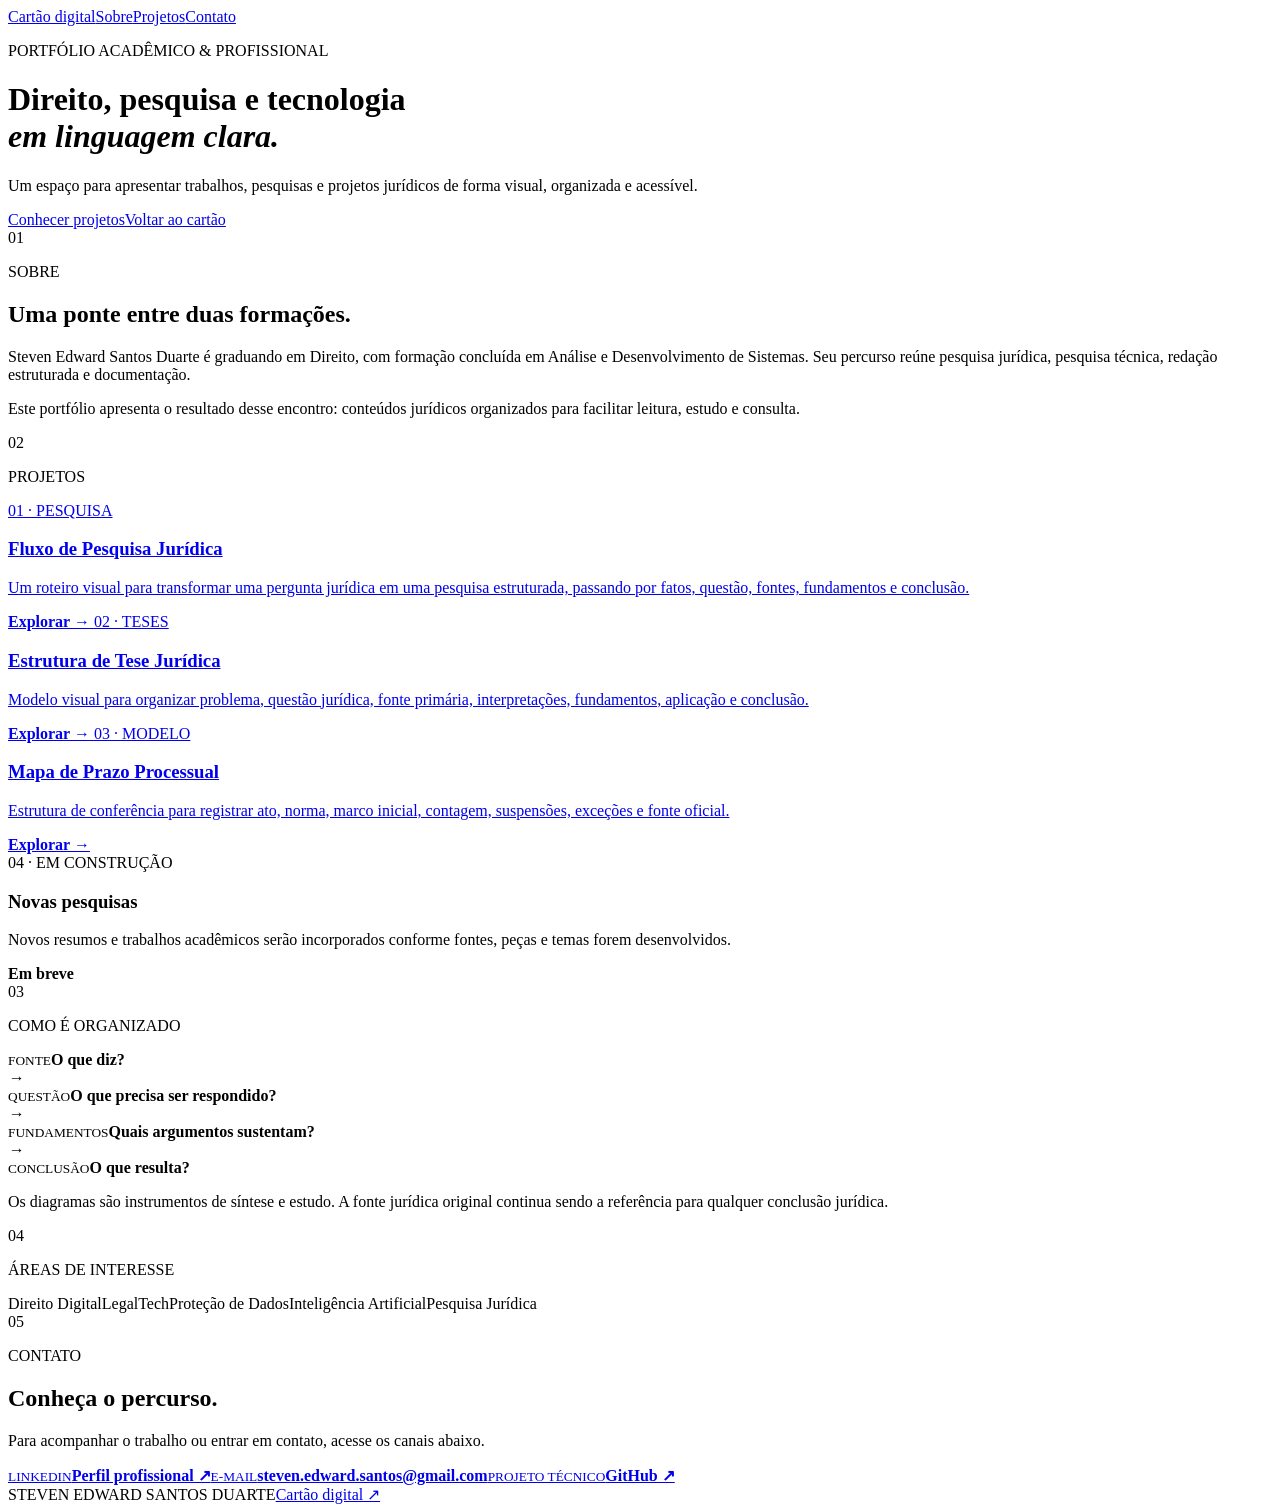
==== portfolio/index.html @ 5bee53a2 "feat: criar site público do portfólio" ====
<!doctype html>
<html lang="pt-BR">
<head>
  <meta charset="utf-8"><meta name="viewport" content="width=device-width,initial-scale=1">
  <meta name="description" content="Portfólio de Steven Edward Santos Duarte — pesquisa jurídica, Direito Digital, LegalTech e documentação.">
  <title>Portfólio | Steven Edward Santos Duarte</title>
  <link rel="stylesheet" href="style.css">
</head>
<body>
<header class="hero">
  <nav><a href="../">Cartão digital</a><a href="#sobre">Sobre</a><a href="#projetos">Projetos</a><a href="#contato">Contato</a></nav>
  <div class="hero-content reveal">
    <p class="kicker">PORTFÓLIO ACADÊMICO & PROFISSIONAL</p>
    <h1>Direito, pesquisa e tecnologia<br><em>em linguagem clara.</em></h1>
    <p>Um espaço para apresentar trabalhos, pesquisas e projetos jurídicos de forma visual, organizada e acessível.</p>
    <div class="hero-actions"><a class="button light" href="#projetos">Conhecer projetos</a><a class="button outline" href="../">Voltar ao cartão</a></div>
  </div>
</header>

<main>
<section id="sobre" class="section reveal">
  <div class="section-heading"><span>01</span><p>SOBRE</p></div>
  <div class="two-col">
    <div><h2>Uma ponte entre duas formações.</h2></div>
    <div><p>Steven Edward Santos Duarte é graduando em Direito, com formação concluída em Análise e Desenvolvimento de Sistemas. Seu percurso reúne pesquisa jurídica, pesquisa técnica, redação estruturada e documentação.</p><p>Este portfólio apresenta o resultado desse encontro: conteúdos jurídicos organizados para facilitar leitura, estudo e consulta.</p></div>
  </div>
</section>

<section id="projetos" class="section reveal">
  <div class="section-heading"><span>02</span><p>PROJETOS</p></div>
  <div class="project-grid">
    <a class="project-card" href="../resumos/01-fluxo-de-pesquisa-juridica.md">
      <span>01 · PESQUISA</span><h3>Fluxo de Pesquisa Jurídica</h3><p>Um roteiro visual para transformar uma pergunta jurídica em uma pesquisa estruturada, passando por fatos, questão, fontes, fundamentos e conclusão.</p><b>Explorar →</b>
    </a>
    <a class="project-card" href="../resumos/02-exemplo-de-tese-juridica-template.md">
      <span>02 · TESES</span><h3>Estrutura de Tese Jurídica</h3><p>Modelo visual para organizar problema, questão jurídica, fonte primária, interpretações, fundamentos, aplicação e conclusão.</p><b>Explorar →</b>
    </a>
    <a class="project-card" href="../modelos/template-prazo-processual.md">
      <span>03 · MODELO</span><h3>Mapa de Prazo Processual</h3><p>Estrutura de conferência para registrar ato, norma, marco inicial, contagem, suspensões, exceções e fonte oficial.</p><b>Explorar →</b>
    </a>
    <article class="project-card muted">
      <span>04 · EM CONSTRUÇÃO</span><h3>Novas pesquisas</h3><p>Novos resumos e trabalhos acadêmicos serão incorporados conforme fontes, peças e temas forem desenvolvidos.</p><b>Em breve</b>
    </article>
  </div>
</section>

<section class="section dark reveal">
  <div class="section-heading"><span>03</span><p>COMO É ORGANIZADO</p></div>
  <div class="flow"><div><small>FONTE</small><strong>O que diz?</strong></div><i>→</i><div><small>QUESTÃO</small><strong>O que precisa ser respondido?</strong></div><i>→</i><div><small>FUNDAMENTOS</small><strong>Quais argumentos sustentam?</strong></div><i>→</i><div><small>CONCLUSÃO</small><strong>O que resulta?</strong></div></div>
  <p class="note">Os diagramas são instrumentos de síntese e estudo. A fonte jurídica original continua sendo a referência para qualquer conclusão jurídica.</p>
</section>

<section class="section reveal">
  <div class="section-heading"><span>04</span><p>ÁREAS DE INTERESSE</p></div>
  <div class="chips"><span>Direito Digital</span><span>LegalTech</span><span>Proteção de Dados</span><span>Inteligência Artificial</span><span>Pesquisa Jurídica</span></div>
</section>

<section id="contato" class="section contact reveal">
  <div><div class="section-heading"><span>05</span><p>CONTATO</p></div><h2>Conheça o percurso.</h2><p>Para acompanhar o trabalho ou entrar em contato, acesse os canais abaixo.</p></div>
  <div class="contact-links"><a href="https://br.linkedin.com/in/steven-edward-santos-duarte-b983ab302" target="_blank" rel="noopener"><small>LINKEDIN</small><strong>Perfil profissional ↗</strong></a><a href="mailto:steven.edward.santos@gmail.com"><small>E-MAIL</small><strong>steven.edward.santos@gmail.com</strong></a><a href="https://github.com/StevenEdwardSantosDuarte/Repositositorio-juridico" target="_blank" rel="noopener"><small>PROJETO TÉCNICO</small><strong>GitHub ↗</strong></a></div>
</section>
</main>
<footer><span>STEVEN EDWARD SANTOS DUARTE</span><a href="../">Cartão digital ↗</a></footer>
<script src="script.js"></script>
</body></html>
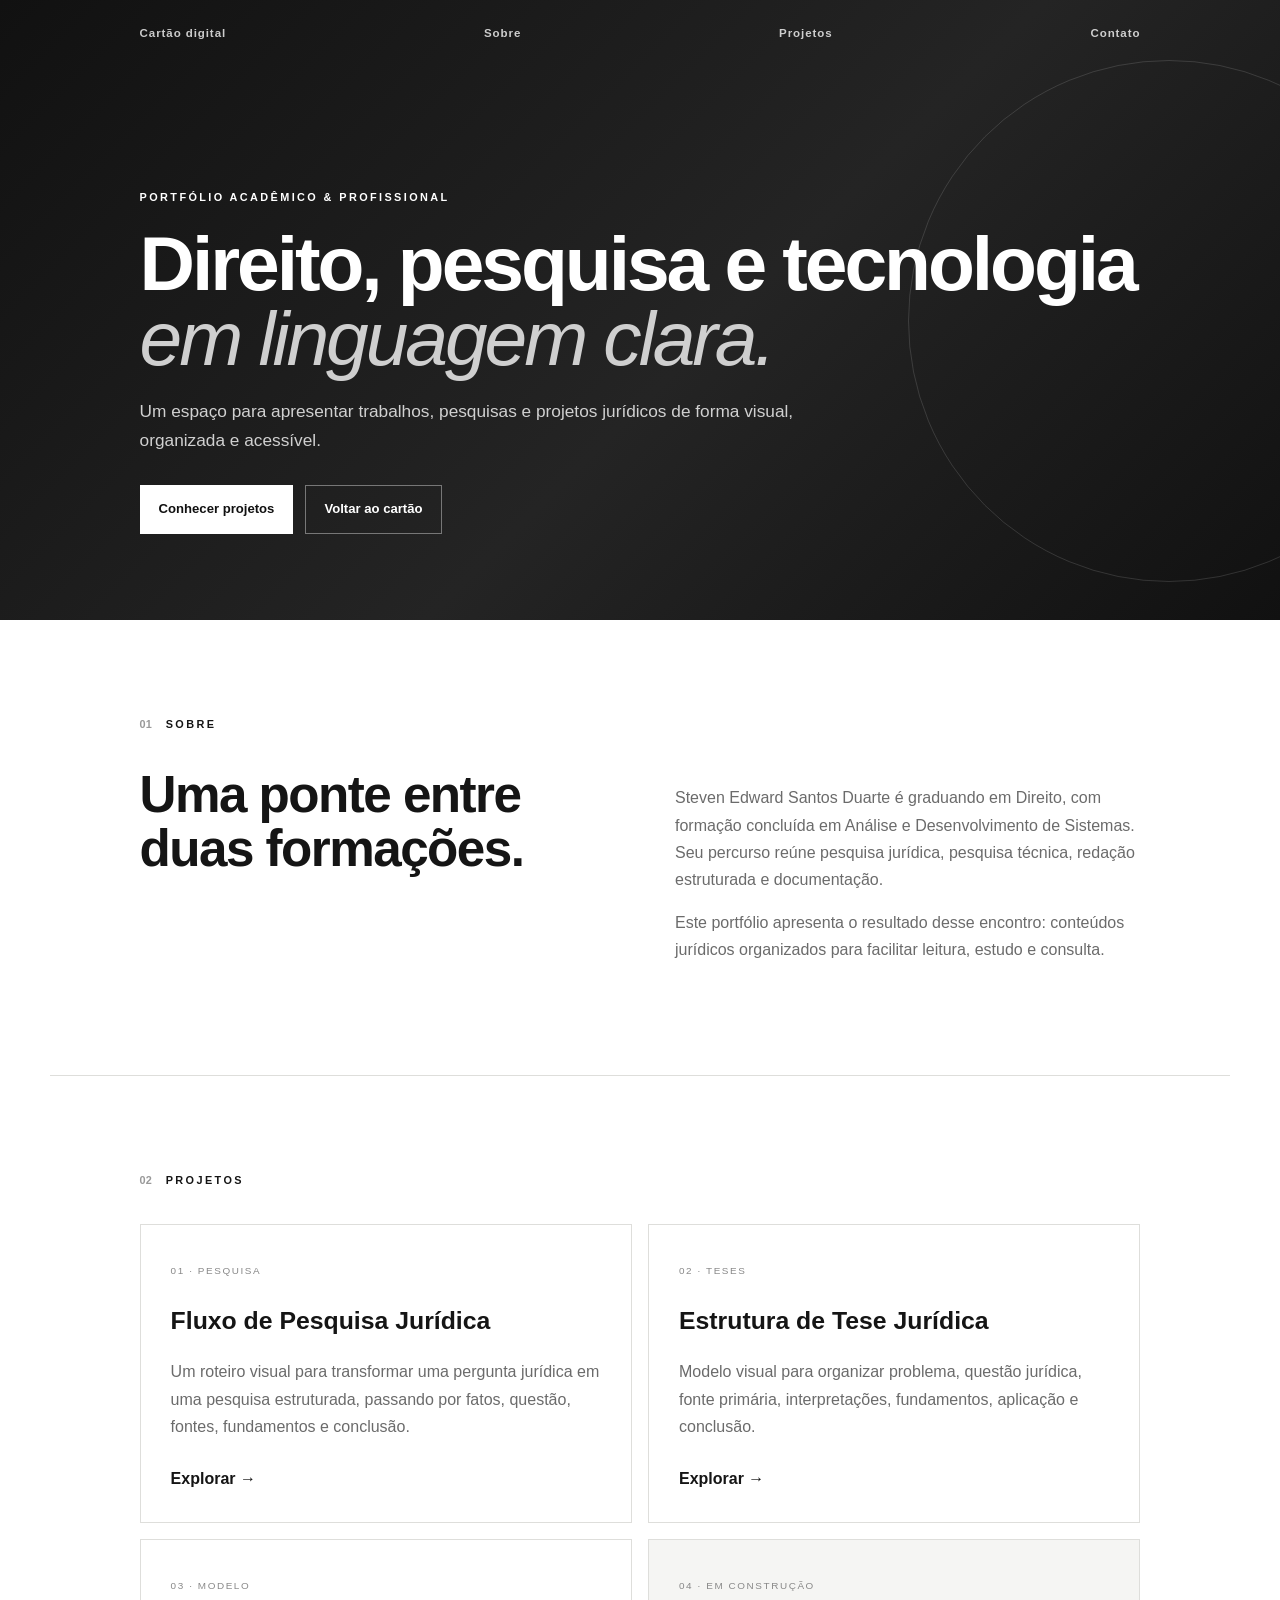
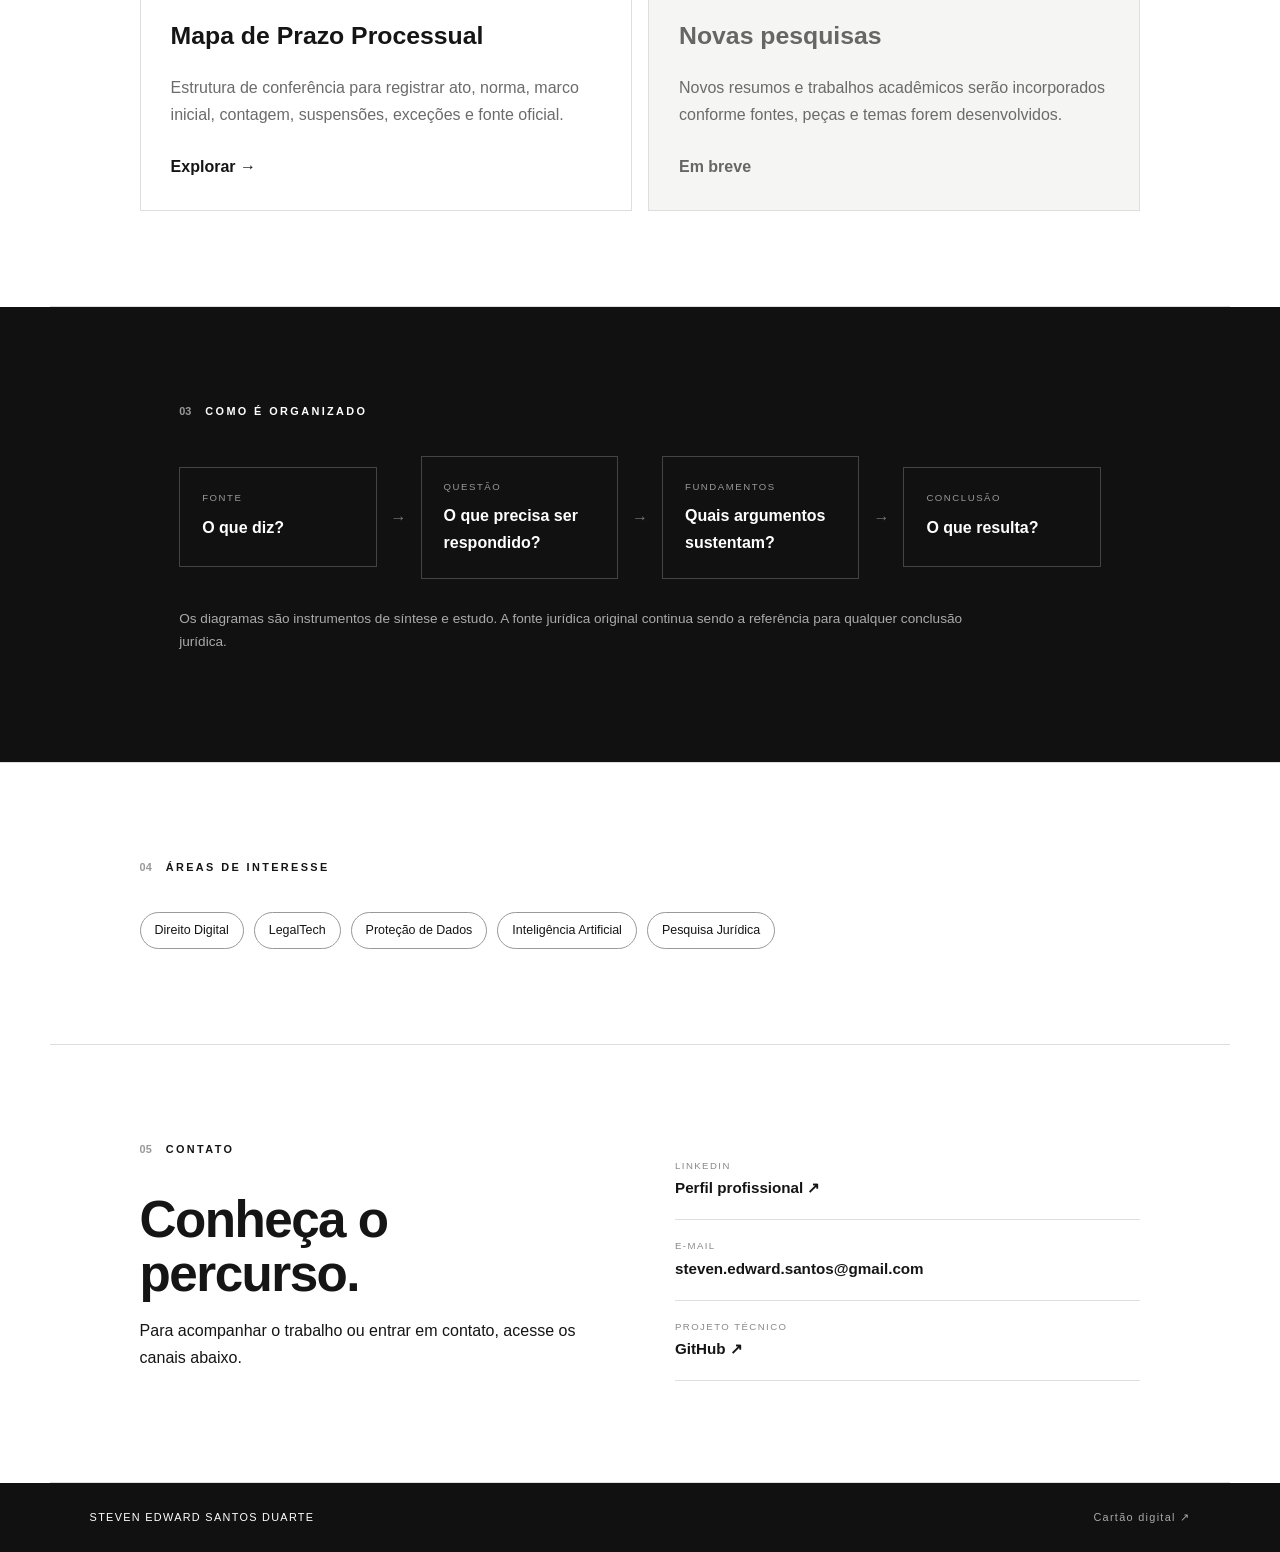
==== commit c5f6efdb: "fix: direcionar projetos do portfólio para páginas públicas" ====
--- a/portfolio/index.html
+++ b/portfolio/index.html
@@ -29,13 +29,13 @@
 <section id="projetos" class="section reveal">
   <div class="section-heading"><span>02</span><p>PROJETOS</p></div>
   <div class="project-grid">
-    <a class="project-card" href="../resumos/01-fluxo-de-pesquisa-juridica.md">
+    <a class="project-card" href="projetos/pesquisa-juridica.html">
       <span>01 · PESQUISA</span><h3>Fluxo de Pesquisa Jurídica</h3><p>Um roteiro visual para transformar uma pergunta jurídica em uma pesquisa estruturada, passando por fatos, questão, fontes, fundamentos e conclusão.</p><b>Explorar →</b>
     </a>
-    <a class="project-card" href="../resumos/02-exemplo-de-tese-juridica-template.md">
+    <a class="project-card" href="projetos/tese-juridica.html">
       <span>02 · TESES</span><h3>Estrutura de Tese Jurídica</h3><p>Modelo visual para organizar problema, questão jurídica, fonte primária, interpretações, fundamentos, aplicação e conclusão.</p><b>Explorar →</b>
     </a>
-    <a class="project-card" href="../modelos/template-prazo-processual.md">
+    <a class="project-card" href="projetos/prazo-processual.html">
       <span>03 · MODELO</span><h3>Mapa de Prazo Processual</h3><p>Estrutura de conferência para registrar ato, norma, marco inicial, contagem, suspensões, exceções e fonte oficial.</p><b>Explorar →</b>
     </a>
     <article class="project-card muted">
--- a/portfolio/style.css
+++ b/portfolio/style.css
@@ -0,0 +1,9 @@
+:root{--ink:#151515;--muted:#6b6b6b;--paper:#fff;--soft:#f5f5f3;--line:#dededb;--ease:cubic-bezier(.2,.8,.2,1)}
+*{box-sizing:border-box}html{scroll-behavior:smooth}body{margin:0;background:var(--paper);color:var(--ink);font-family:Inter,Arial,Helvetica,sans-serif;line-height:1.7}a{color:inherit}nav{max-width:1180px;margin:auto;padding:24px 7vw;display:flex;justify-content:space-between;gap:25px;font-size:.72rem;font-weight:800;letter-spacing:.08em}nav a{text-decoration:none;opacity:.78}nav a:hover{opacity:1}
+.hero{min-height:620px;background:linear-gradient(135deg,#111,#242424 55%,#111);color:#fff;position:relative;overflow:hidden}.hero:before{content:"";position:absolute;width:520px;height:520px;border:1px solid #ffffff22;border-radius:50%;right:-150px;top:60px;animation:spin 20s linear infinite}.hero-content{max-width:1180px;margin:120px auto 0;padding:0 7vw}.kicker,.section-heading p{font-size:.68rem;letter-spacing:.22em;font-weight:800}.hero h1{font-size:clamp(2.7rem,6vw,5.8rem);line-height:.98;letter-spacing:-.04em;margin:20px 0}.hero h1 em{font-weight:300;color:#cfcfcf}.hero-content>p:not(.kicker){max-width:680px;color:#d0d0d0;font-size:1.08rem}.hero-actions{display:flex;gap:12px;flex-wrap:wrap;margin-top:30px}.button{padding:12px 18px;text-decoration:none;font-weight:800;font-size:.82rem;border:1px solid transparent;transition:.35s var(--ease)}.button:hover{transform:translateY(-3px)}.button.light{background:#fff;color:#111}.button.outline{border-color:#777;color:#fff}
+.section{max-width:1180px;margin:auto;padding:95px 7vw;border-bottom:1px solid var(--line)}.section-heading{display:flex;gap:14px;align-items:center;margin-bottom:35px}.section-heading span{font-size:.68rem;color:#999;font-weight:800}.section-heading p{margin:0}.two-col{display:grid;grid-template-columns:1fr 1fr;gap:70px}.two-col h2,.section h2{font-size:clamp(2rem,4vw,3.5rem);line-height:1.05;letter-spacing:-.03em;margin:0}.two-col p{color:var(--muted);max-width:650px}
+.project-grid{display:grid;grid-template-columns:repeat(2,1fr);gap:16px}.project-card{display:block;border:1px solid var(--line);padding:30px;text-decoration:none;min-height:260px;transition:transform .45s var(--ease),box-shadow .45s,border-color .45s}.project-card:hover{transform:translateY(-7px);border-color:#999;box-shadow:0 24px 55px #0000000d}.project-card span{font-size:.62rem;letter-spacing:.16em;color:#888}.project-card h3{font-size:1.55rem;margin:18px 0 8px}.project-card p{color:var(--muted)}.project-card b{display:block;margin-top:25px}.project-card.muted{background:var(--soft);color:#666}
+.dark{max-width:none;background:#111;color:#fff;padding-left:calc(7vw + (100vw - min(1180px,86vw))/2);padding-right:calc(7vw + (100vw - min(1180px,86vw))/2)}.dark .section-heading p{color:#fff}.flow{display:grid;grid-template-columns:1fr auto 1fr auto 1fr auto 1fr;gap:14px;align-items:center}.flow div{border:1px solid #444;padding:22px;min-height:100px}.flow small{display:block;color:#999;font-size:.6rem;letter-spacing:.16em}.flow strong{display:block;margin-top:7px}.flow i{color:#777;font-style:normal}.note{color:#aaa;max-width:800px;margin-top:28px;font-size:.85rem}
+.chips{display:flex;flex-wrap:wrap;gap:10px}.chips span{border:1px solid #999;border-radius:999px;padding:7px 14px;font-size:.78rem;transition:.3s}.chips span:hover{background:#111;color:#fff;transform:translateY(-3px)}
+.contact{display:grid;grid-template-columns:1fr 1fr;gap:70px}.contact-links a{display:block;padding:18px 0;border-bottom:1px solid var(--line);text-decoration:none;transition:padding .3s var(--ease)}.contact-links a:hover{padding-left:10px}.contact-links small{display:block;color:#888;letter-spacing:.15em;font-size:.6rem}.contact-links strong{font-size:.95rem}footer{background:#111;color:#fff;padding:25px 7vw;display:flex;justify-content:space-between;font-size:.68rem;letter-spacing:.12em}footer a{text-decoration:none;color:#aaa}
+.reveal{opacity:0;transform:translateY(30px);transition:opacity .8s var(--ease),transform .8s var(--ease)}.reveal.visible{opacity:1;transform:none}@keyframes spin{to{transform:rotate(360deg)}}@media(max-width:800px){nav{padding:20px 6vw}.hero-content{margin-top:90px;padding:0 6vw}.section{padding:65px 6vw}.two-col,.contact{grid-template-columns:1fr;gap:30px}.project-grid{grid-template-columns:1fr}.flow{grid-template-columns:1fr}.flow i{text-align:center;transform:rotate(90deg)}.dark{padding-left:6vw;padding-right:6vw}footer{padding:25px 6vw;flex-direction:column;gap:10px}}@media(prefers-reduced-motion:reduce){html{scroll-behavior:auto}.hero:before{animation:none}.reveal{opacity:1;transform:none;transition:none}.project-card,.button,.chips span,.contact-links a{transition:none}}
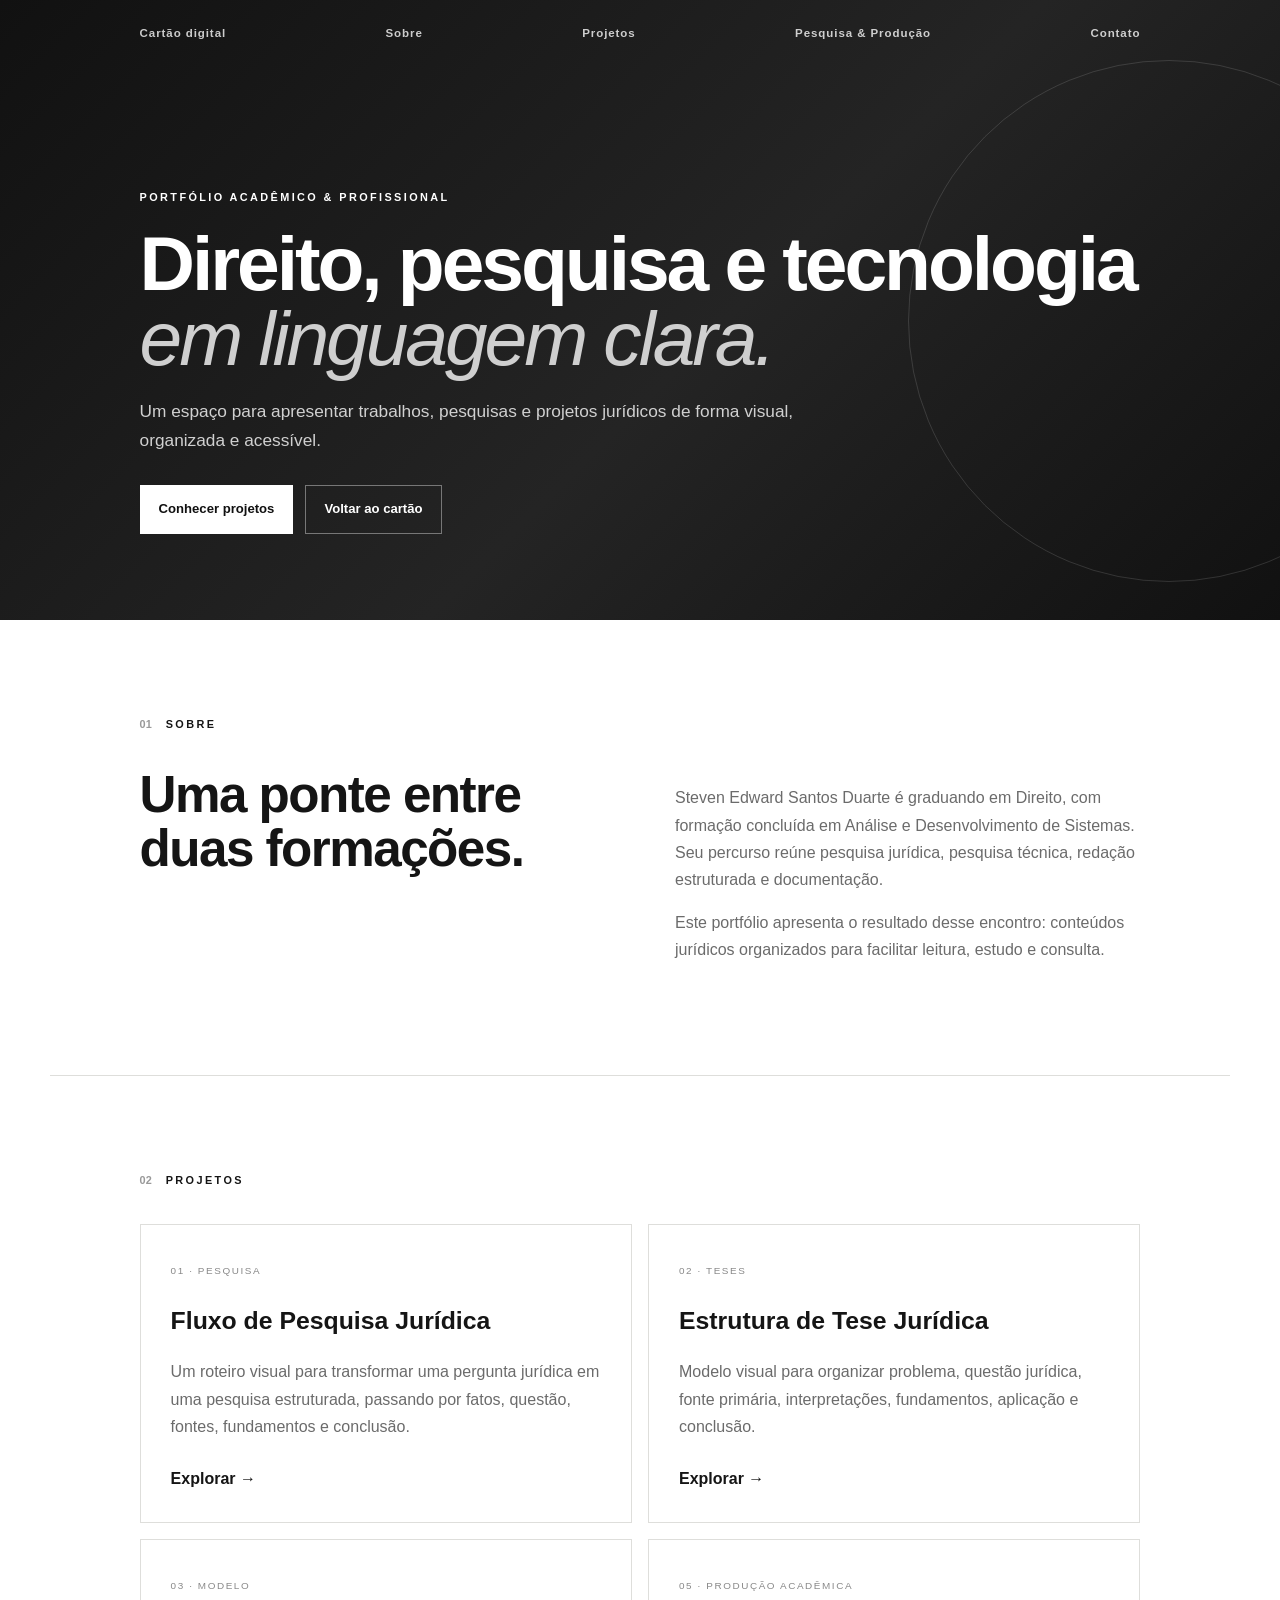
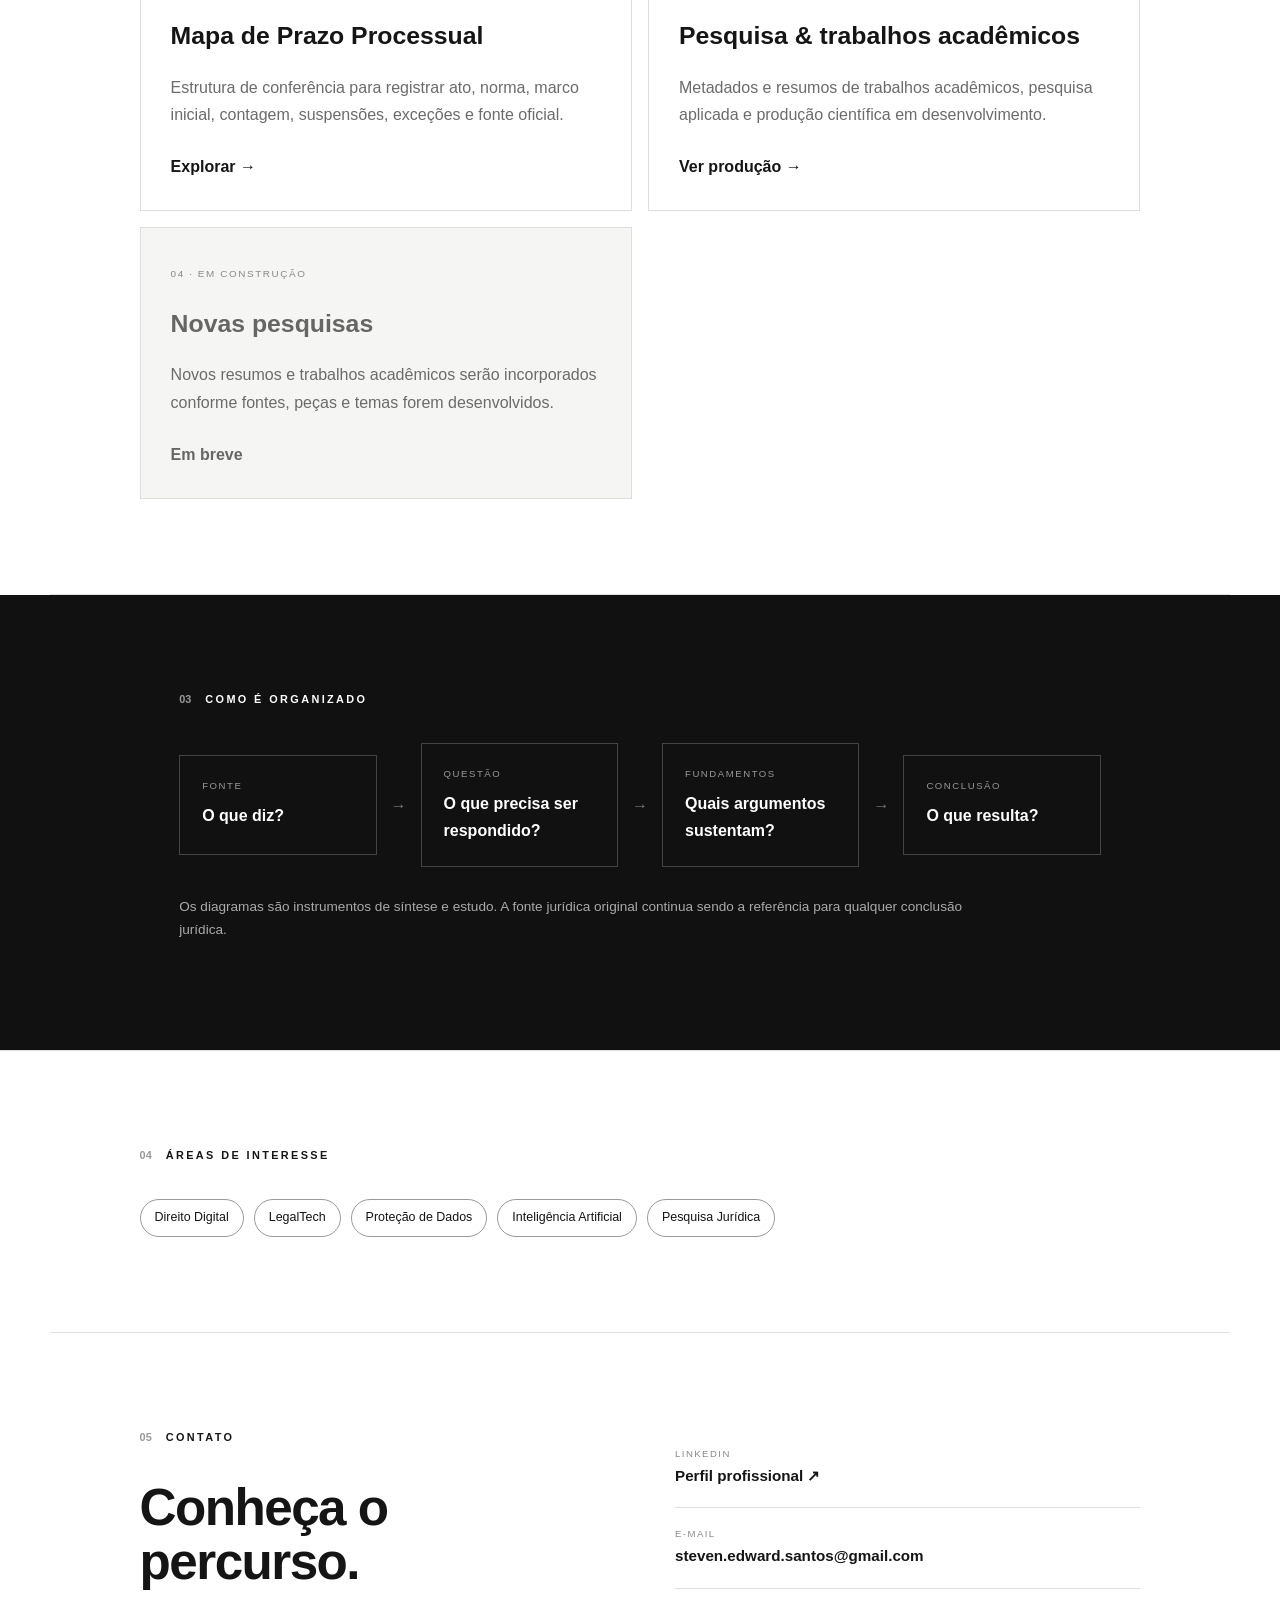
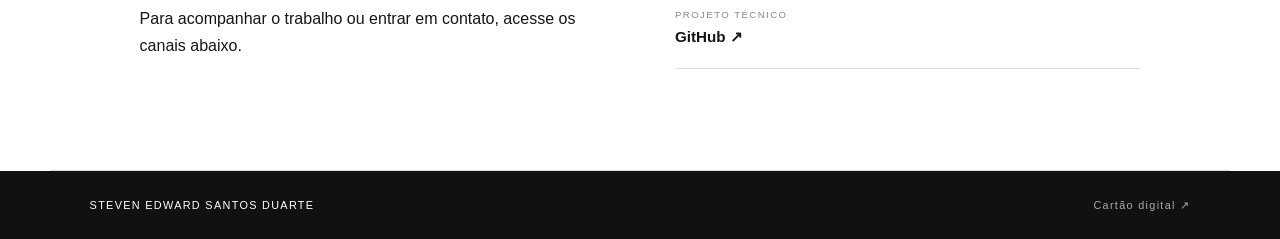
==== commit af513e67: "feat: adicionar seção de pesquisa e produção acadêmica" ====
--- a/portfolio/index.html
+++ b/portfolio/index.html
@@ -8,7 +8,7 @@
 </head>
 <body>
 <header class="hero">
-  <nav><a href="../">Cartão digital</a><a href="#sobre">Sobre</a><a href="#projetos">Projetos</a><a href="#contato">Contato</a></nav>
+  <nav><a href="../">Cartão digital</a><a href="#sobre">Sobre</a><a href="#projetos">Projetos</a><a href="producao-academica.html">Pesquisa & Produção</a><a href="#contato">Contato</a></nav>
   <div class="hero-content reveal">
     <p class="kicker">PORTFÓLIO ACADÊMICO & PROFISSIONAL</p>
     <h1>Direito, pesquisa e tecnologia<br><em>em linguagem clara.</em></h1>
@@ -38,7 +38,9 @@
     <a class="project-card" href="projetos/prazo-processual.html">
       <span>03 · MODELO</span><h3>Mapa de Prazo Processual</h3><p>Estrutura de conferência para registrar ato, norma, marco inicial, contagem, suspensões, exceções e fonte oficial.</p><b>Explorar →</b>
     </a>
-    <article class="project-card muted">
+    <a class="project-card" href="producao-academica.html">
+      <span>05 · PRODUÇÃO ACADÊMICA</span><h3>Pesquisa & trabalhos acadêmicos</h3><p>Metadados e resumos de trabalhos acadêmicos, pesquisa aplicada e produção científica em desenvolvimento.</p><b>Ver produção →</b>
+    </a><article class="project-card muted">
       <span>04 · EM CONSTRUÇÃO</span><h3>Novas pesquisas</h3><p>Novos resumos e trabalhos acadêmicos serão incorporados conforme fontes, peças e temas forem desenvolvidos.</p><b>Em breve</b>
     </article>
   </div>
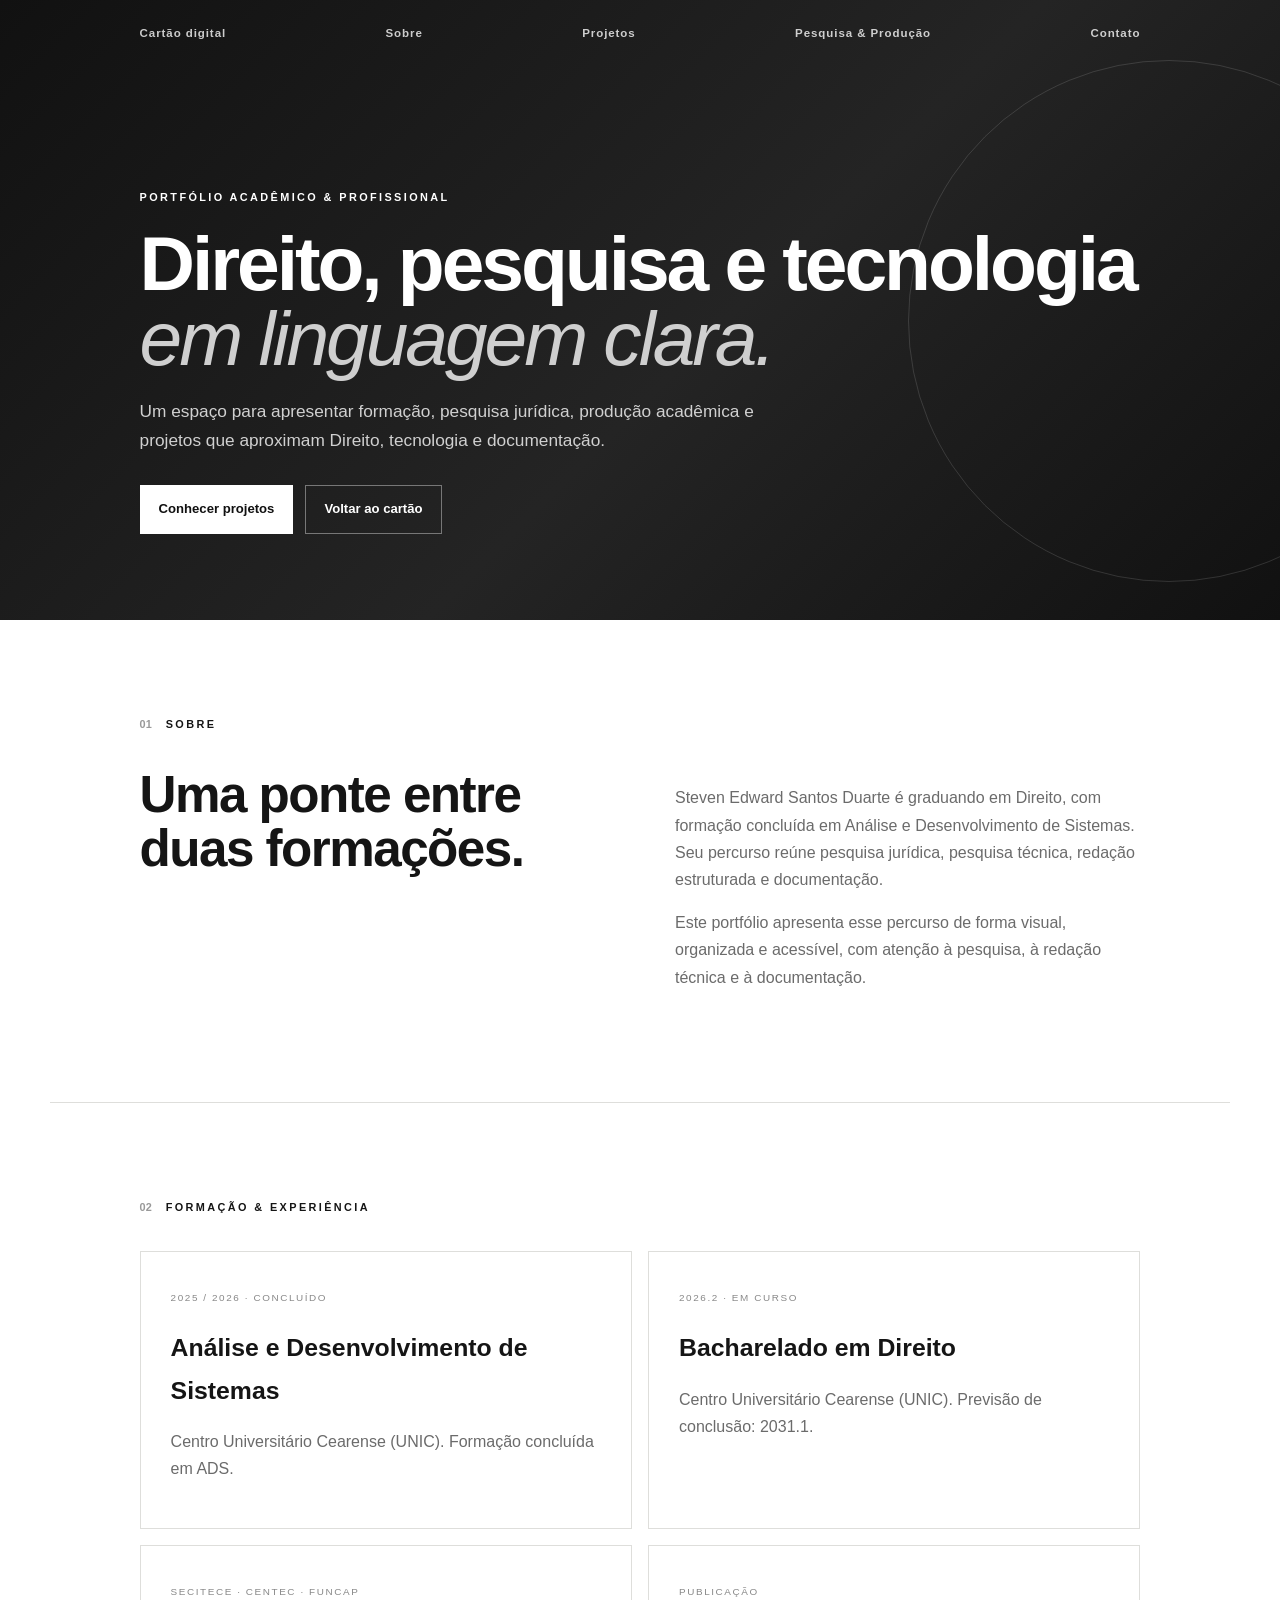
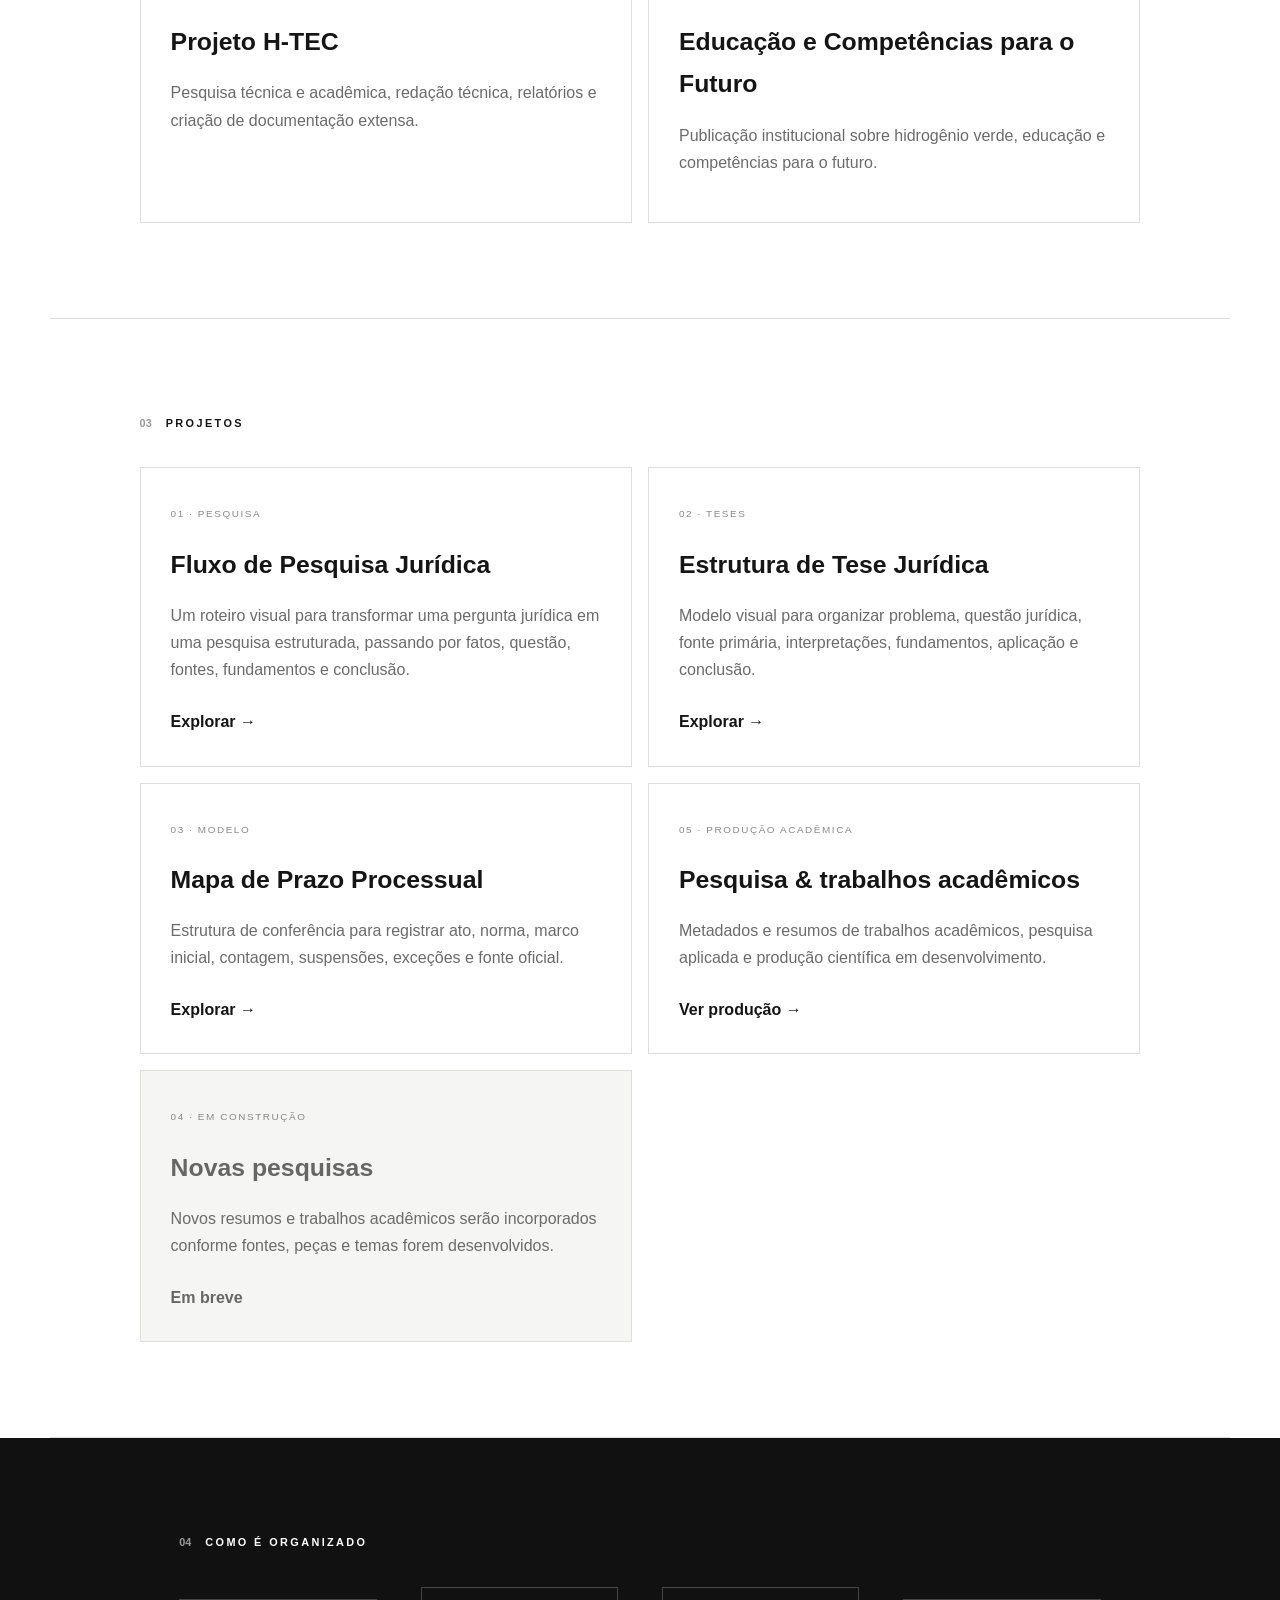
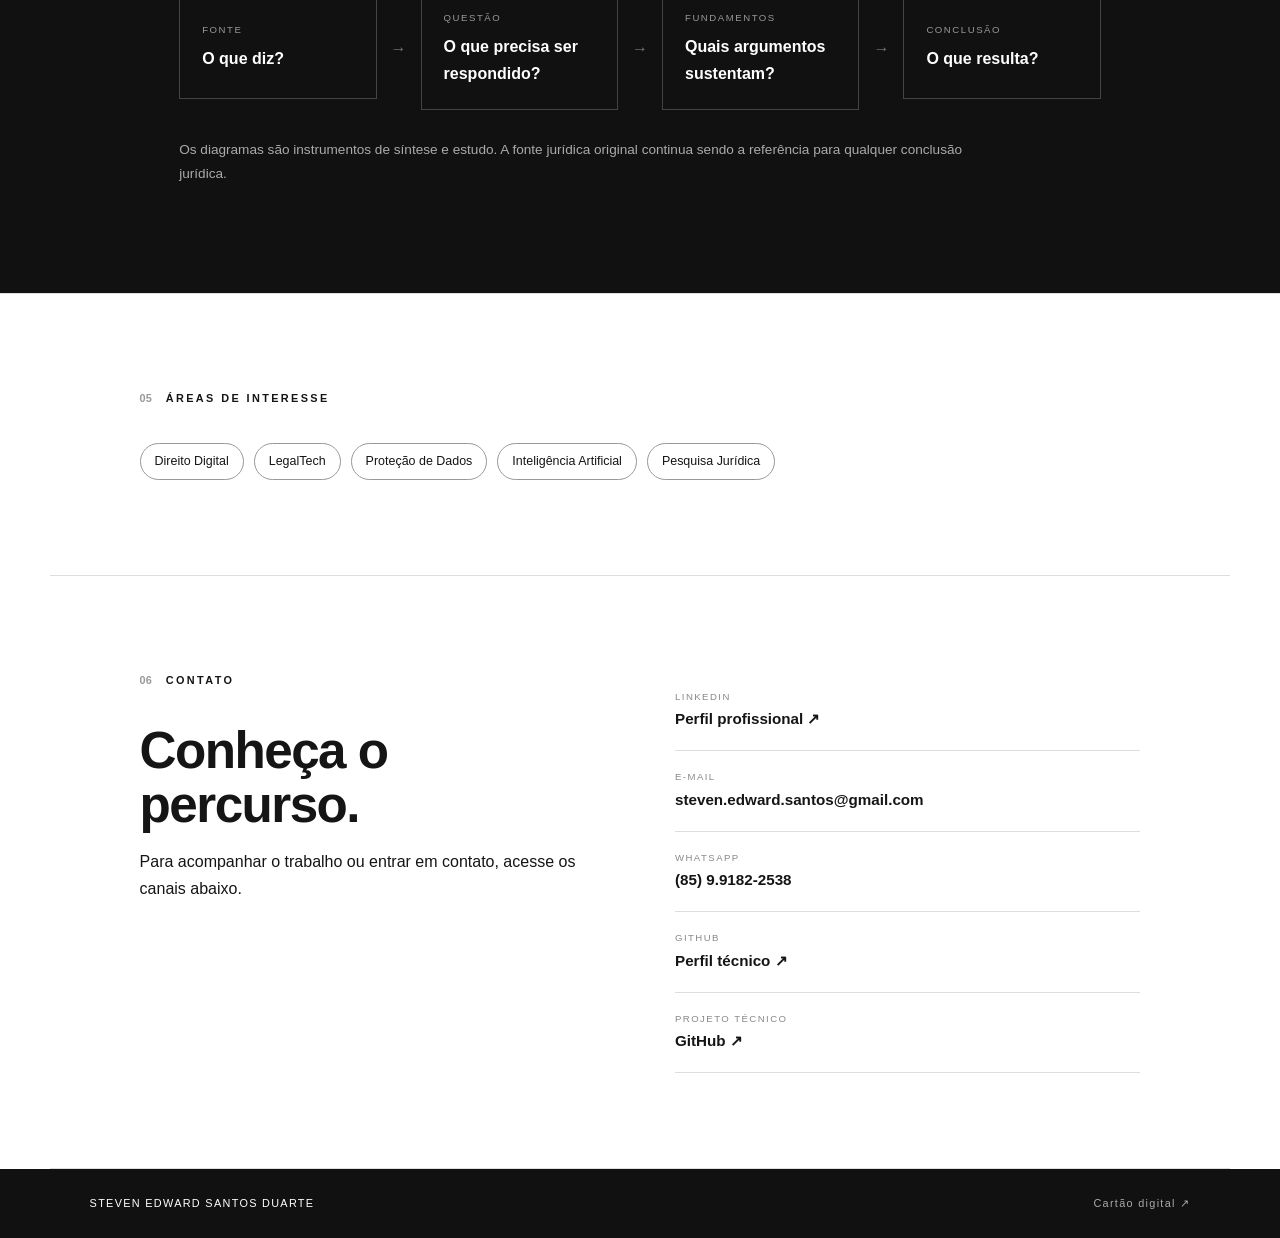
==== commit 480b9bb7: "refactor: padronizar portfólio com formação e experiência do currículo" ====
--- a/portfolio/index.html
+++ b/portfolio/index.html
@@ -12,7 +12,7 @@
   <div class="hero-content reveal">
     <p class="kicker">PORTFÓLIO ACADÊMICO & PROFISSIONAL</p>
     <h1>Direito, pesquisa e tecnologia<br><em>em linguagem clara.</em></h1>
-    <p>Um espaço para apresentar trabalhos, pesquisas e projetos jurídicos de forma visual, organizada e acessível.</p>
+    <p>Um espaço para apresentar formação, pesquisa jurídica, produção acadêmica e projetos que aproximam Direito, tecnologia e documentação.</p>
     <div class="hero-actions"><a class="button light" href="#projetos">Conhecer projetos</a><a class="button outline" href="../">Voltar ao cartão</a></div>
   </div>
 </header>
@@ -22,12 +22,14 @@
   <div class="section-heading"><span>01</span><p>SOBRE</p></div>
   <div class="two-col">
     <div><h2>Uma ponte entre duas formações.</h2></div>
-    <div><p>Steven Edward Santos Duarte é graduando em Direito, com formação concluída em Análise e Desenvolvimento de Sistemas. Seu percurso reúne pesquisa jurídica, pesquisa técnica, redação estruturada e documentação.</p><p>Este portfólio apresenta o resultado desse encontro: conteúdos jurídicos organizados para facilitar leitura, estudo e consulta.</p></div>
+    <div><p>Steven Edward Santos Duarte é graduando em Direito, com formação concluída em Análise e Desenvolvimento de Sistemas. Seu percurso reúne pesquisa jurídica, pesquisa técnica, redação estruturada e documentação.</p><p>Este portfólio apresenta esse percurso de forma visual, organizada e acessível, com atenção à pesquisa, à redação técnica e à documentação.</p></div>
   </div>
 </section>
 
+<section class="section reveal"><div class="section-heading"><span>02</span><p>FORMAÇÃO & EXPERIÊNCIA</p></div><div class="project-grid"><article class="project-card"><span>2025 / 2026 · CONCLUÍDO</span><h3>Análise e Desenvolvimento de Sistemas</h3><p>Centro Universitário Cearense (UNIC). Formação concluída em ADS.</p></article><article class="project-card"><span>2026.2 · EM CURSO</span><h3>Bacharelado em Direito</h3><p>Centro Universitário Cearense (UNIC). Previsão de conclusão: 2031.1.</p></article><article class="project-card"><span>SECITECE · CENTEC · FUNCAP</span><h3>Projeto H-TEC</h3><p>Pesquisa técnica e acadêmica, redação técnica, relatórios e criação de documentação extensa.</p></article><article class="project-card"><span>PUBLICAÇÃO</span><h3>Educação e Competências para o Futuro</h3><p>Publicação institucional sobre hidrogênio verde, educação e competências para o futuro.</p></article></div></section>
+
 <section id="projetos" class="section reveal">
-  <div class="section-heading"><span>02</span><p>PROJETOS</p></div>
+  <div class="section-heading"><span>03</span><p>PROJETOS</p></div>
   <div class="project-grid">
     <a class="project-card" href="projetos/pesquisa-juridica.html">
       <span>01 · PESQUISA</span><h3>Fluxo de Pesquisa Jurídica</h3><p>Um roteiro visual para transformar uma pergunta jurídica em uma pesquisa estruturada, passando por fatos, questão, fontes, fundamentos e conclusão.</p><b>Explorar →</b>
@@ -47,19 +49,19 @@
 </section>
 
 <section class="section dark reveal">
-  <div class="section-heading"><span>03</span><p>COMO É ORGANIZADO</p></div>
+  <div class="section-heading"><span>04</span><p>COMO É ORGANIZADO</p></div>
   <div class="flow"><div><small>FONTE</small><strong>O que diz?</strong></div><i>→</i><div><small>QUESTÃO</small><strong>O que precisa ser respondido?</strong></div><i>→</i><div><small>FUNDAMENTOS</small><strong>Quais argumentos sustentam?</strong></div><i>→</i><div><small>CONCLUSÃO</small><strong>O que resulta?</strong></div></div>
   <p class="note">Os diagramas são instrumentos de síntese e estudo. A fonte jurídica original continua sendo a referência para qualquer conclusão jurídica.</p>
 </section>
 
 <section class="section reveal">
-  <div class="section-heading"><span>04</span><p>ÁREAS DE INTERESSE</p></div>
+  <div class="section-heading"><span>05</span><p>ÁREAS DE INTERESSE</p></div>
   <div class="chips"><span>Direito Digital</span><span>LegalTech</span><span>Proteção de Dados</span><span>Inteligência Artificial</span><span>Pesquisa Jurídica</span></div>
 </section>
 
 <section id="contato" class="section contact reveal">
-  <div><div class="section-heading"><span>05</span><p>CONTATO</p></div><h2>Conheça o percurso.</h2><p>Para acompanhar o trabalho ou entrar em contato, acesse os canais abaixo.</p></div>
-  <div class="contact-links"><a href="https://br.linkedin.com/in/steven-edward-santos-duarte-b983ab302" target="_blank" rel="noopener"><small>LINKEDIN</small><strong>Perfil profissional ↗</strong></a><a href="mailto:steven.edward.santos@gmail.com"><small>E-MAIL</small><strong>steven.edward.santos@gmail.com</strong></a><a href="https://github.com/StevenEdwardSantosDuarte/Repositositorio-juridico" target="_blank" rel="noopener"><small>PROJETO TÉCNICO</small><strong>GitHub ↗</strong></a></div>
+  <div><div class="section-heading"><span>06</span><p>CONTATO</p></div><h2>Conheça o percurso.</h2><p>Para acompanhar o trabalho ou entrar em contato, acesse os canais abaixo.</p></div>
+  <div class="contact-links"><a href="https://br.linkedin.com/in/steven-edward-santos-duarte-b983ab302" target="_blank" rel="noopener"><small>LINKEDIN</small><strong>Perfil profissional ↗</strong></a><a href="mailto:steven.edward.santos@gmail.com"><small>E-MAIL</small><strong>steven.edward.santos@gmail.com</strong></a><a href="tel:+558591822538"><small>WHATSAPP</small><strong>(85) 9.9182-2538</strong></a><a href="https://github.com/StevenEdwardSantosDuarte" target="_blank" rel="noopener"><small>GITHUB</small><strong>Perfil técnico ↗</strong></a><a href="https://github.com/StevenEdwardSantosDuarte/Repositositorio-juridico" target="_blank" rel="noopener"><small>PROJETO TÉCNICO</small><strong>GitHub ↗</strong></a></div>
 </section>
 </main>
 <footer><span>STEVEN EDWARD SANTOS DUARTE</span><a href="../">Cartão digital ↗</a></footer>
